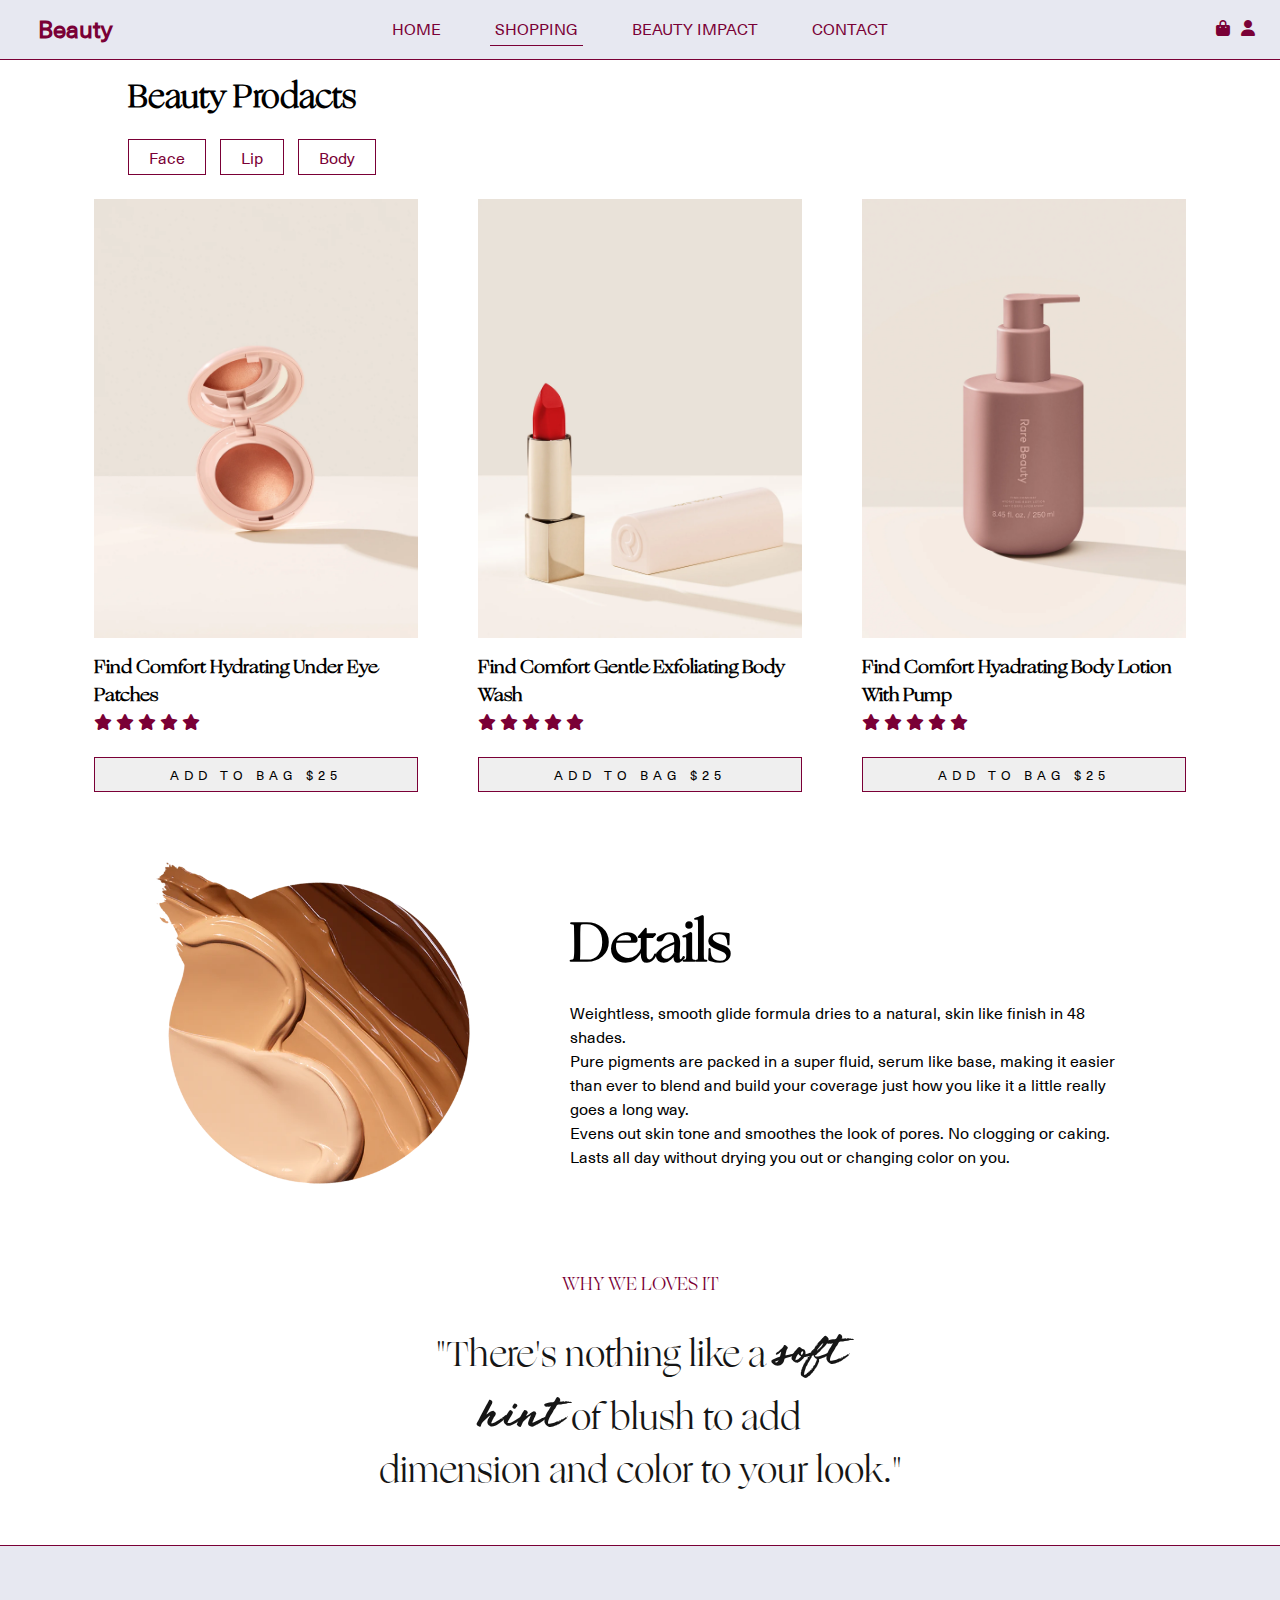
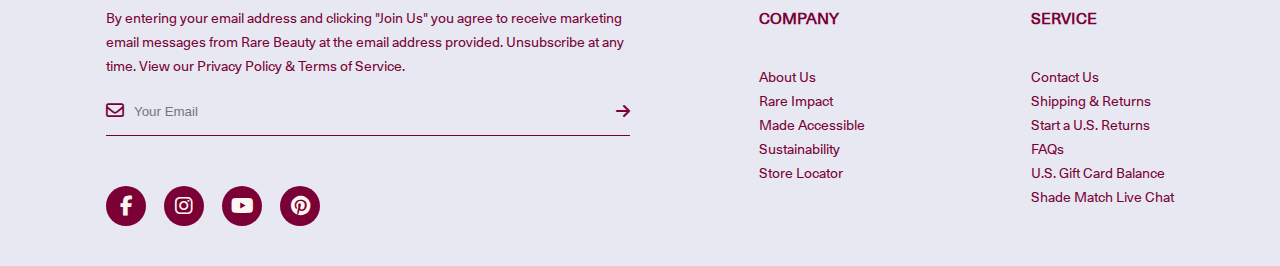
==== shopping.html @ 5479cb29 "Add files via upload" ====
<!DOCTYPE html>
<html lang="en">
    <head>
        <meta charset="UTF-8">
        <meta name="viewport" content="width=device-width, initial-scale=1.0">
        <title>Home</title>
        <link rel="stylesheet" href="styles.css">
        <link rel="stylesheet" href="https://cdnjs.cloudflare.com/ajax/libs/font-awesome/6.6.0/css/all.min.css">
    </head>
    <body>
        <!--part of navbar-->
        <div class="menu">
            <h1>Beauty</h1>
            <nav>
                <a href="index.html">HOME</a>
                <a href="shopping.html" style="border-bottom: 1px solid #7a0036;">SHOPPING</a>
                <a href="beauty-impact.html">BEAUTY IMPACT</a>
                <a href="contact.html">CONTACT</a>
            </nav>
            <i class="fa fa-user" id="user-icon"></i>
            <i class="fa fa-bag-shopping" id="bag-icon"></i>
        </div><br><br><br>
        <!--end navbar-->

        <!--part of shopping-->
        <div class="row2">
            <h1 style="font-family: ogg regular;">Beauty Prodacts</h1><br>
            <ul class="shop">
                <a href="">Face</a>
                <a href="">Lip</a>
                <a href="">Body</a>
            </ul>
        </div>
        <div class="row5">
            <div class="prodact">
                <img src="Soft Pinch Luminous Powder Blush.webp" alt="">
                <h3>Find Comfort Hydrating Under Eye Patches</h3>
                <i class="fa fa-star"></i>
                <i class="fa fa-star"></i>
                <i class="fa fa-star"></i>
                <i class="fa fa-star"></i>
                <i class="fa fa-star"></i>
                <br>
                <br>
                <button class="btn">ADD TO BAG $25</button>
            </div>
            <div class="prodact">
                <img src="Kind Words Matte Lipstick.webp" alt="">
                <h3>Find Comfort Gentle Exfoliating Body Wash</h3>
                <i class="fa fa-star"></i>
                <i class="fa fa-star"></i>
                <i class="fa fa-star"></i>
                <i class="fa fa-star"></i>
                <i class="fa fa-star"></i>
                <br>
                <br>
                <button class="btn">ADD TO BAG $25</button>
            </div>
            <div class="prodact">
                <img src="Find Comfort Hyadrating Body Lotion With Pump.webp" alt="">
                <h3>Find Comfort Hyadrating Body Lotion With Pump</h3>
                <i class="fa fa-star"></i>
                <i class="fa fa-star"></i>
                <i class="fa fa-star"></i>
                <i class="fa fa-star"></i>
                <i class="fa fa-star"></i>
                <br>
                <br>
                <button class="btn">ADD TO BAG $25</button>
            </div>
        </div>
        <div class="row5">
            <div class="details1">
                <img src="Liquid2.webp" alt="">
            </div>
            <div class="details2">
                <h1>Details</h1>
                <p>Weightless, smooth glide formula dries to a natural, skin like finish in 48 shades. <br>
                    Pure pigments are packed in a super fluid, serum like base, making it easier than ever to blend and build your coverage just how you like it a little really goes a long way. <br>
                    Evens out skin tone and smoothes the look of pores. No clogging or caking. <br>
                    Lasts all day without drying you out or changing color on you.</p>
            </div>
        </div><br>
        <h5 class="why">WHY WE LOVES IT</h5>
        <h2 class="hint">"There's nothing like a <span>soft <br>
            hint</span> of blush to add <br>
            dimension and color to your
            look."</h2><br><br>
        <!--end shopping-->

        <!--part of footer-->
        <footer>
            <div class="row row-footer">
                <div class="footer">
                    <p>
                        By entering your email address and clicking "Join Us" you agree to receive marketing email messages from Rare Beauty 
                        at the email address provided. Unsubscribe at any time. View our Privacy Policy & Terms of Service.
                    </p><br>
                    <form>
                        <i class="far fa-envelope"></i>
                        <input type="email" placeholder="Your Email" required>
                        <button type="submit"><i class="fas fa-arrow-right"></i></button>
                    </form>
                    <div class="social-icons">
                        <i class="fab fa-facebook-f"></i>
                        <i class="fab fa-instagram"></i>
                        <i class="fab fa-youtube"></i>
                        <i class="fab fa-pinterest"></i>
                    </div>
                </div>
                <div class="footer">
                    <h3><strong>COMPANY</strong></h3>
                    <p>About Us</p>
                    <p>Rare Impact</p>
                    <p>Made Accessible</p>
                    <p>Sustainability</p>
                    <p>Store Locator</p>
                </div>
                <div class="footer">
                    <h3><strong>SERVICE</strong></h3>
                    <p>Contact Us</p>
                    <p>Shipping & Returns</p>
                    <p>Start a U.S. Returns</p>
                    <p>FAQs</p>
                    <p>U.S. Gift Card Balance</p>
                    <p>Shade Match Live Chat</p>
                </div>
            </div>
        </footer>
    </body>
</html>
---- styles.css ----
body{
    margin: 0px;
    padding: 0px;
    font-family: Neue;
}

/*Font*/
@font-face {
    font-family: 'Neue';
    src: url('Neue Haas Unica W06 Regular.ttf');
}
@font-face {
    font-family: 'ogg regular';
    src: url('Ogg-Regular.otf');
}
@font-face {
    font-family: 'Rare Essence';
    src: url('Rare Essence.ttf');
}

/*styles of navbar*/
.menu{
    background-color: #e7e8f1;
    width: 100%;
    height: 60px;
    position: fixed;
    z-index: 1;
    border-bottom: 1px solid #7a0036;
    display: flex;
    justify-content: center;
}
.menu h1{
    position: absolute;
    top: 10px;
    left:38px;
    font-weight: bold;
    font-family: Neue;
    font-size: 24px;
	color: #7a0036;
}
.menu a{
    color: #7a0036;
    font-family: Neue;
    font-size: 16px;
    text-decoration: none;
    margin: 0px 20px;
    position: relative;
    top:16px;
    padding:5px;
}
.menu a:hover{
    border-bottom: 1px solid #7a0036;
}
#user-icon, #bag-icon{
    position: absolute;
    right: 25px;
    top: 20px;
    color: #7a0036;
}
#bag-icon{
    position: absolute;
    right: 50px;
    top: 20px;
    color: #7a0036;
}
/*end styles of navbar*/

/*styles part of home*/
.row1{
    width: 90%;
    margin-left: auto;
    margin-right: auto;
    display: flex;
    justify-content: center;
    align-items: center;
}
.photo-make{
    width: 45%;
    height: auto;
    padding: 20px;
    margin: 10px;
}
.photo-make img{
    width: 100%;
    border-radius: 50%;
}
.photo-make h1{
    font-size: 50px;
    font-family: ogg regular;
    color: #0f0f0f;
}
.photo-make p{
    padding: 10px;
    font-size: 24px;
    font-family: Neue;
    color: #1f1e1e;
}
.photo-make a{
    padding: 10px;
    color: #7a0036;
	letter-spacing: 3px;
	font-family:Neue;
}
.row2{
    width: 80%;
    margin-left: auto;
    margin-right: auto;
}
.text2 span{
	font-size: 85px; 
	font-family: Rare Essence;
}
.text2 h1{
    font-size: 50px;
}
.text2 p{
    font-size: 22px;
    font-family: Neue;
}
.btn{
	border: 1px solid #7a0036;
	font-family: Neue;
    letter-spacing: 5px;
    width: 100%;
    height: 35px;
}
.btn:hover{
	background: #7a0036;
	color: #fff;
	transition: all 0.7s linear;
}
.finder-photo{
    width: 25%;
    margin: 0px 12px;
}
.finder-photo img{
    width: 100%;
    border-radius: 2px;
}
.finder-photo img:hover{
    transform: scale(1.1);
    transition: all 0.7s linear;
}
.row3{
    width: 100%;
    margin-left: auto;
    margin-right: auto;
}
/*end styles of home*/

/*styles of shopping*/
.shop a{
    text-decoration: none;
    color: #7a0036;
    margin-right: 10px;
    padding: 5px 20px;
    border: 1px solid #7a0036;
    
}
.shop a:hover{
    background-color: #7a0036;
    color: #fff;
    transition: all 0.4s linear;
}
.prodact{
    width: 30%;
    padding: 30px;
    overflow: hidden;
}
.prodact img{
    width: 100%;
    transition: 1s ease-in-out;
}
.prodact:hover img{
    transform: scale(0.9);
}
.prodact h3{
    font-family: ogg regular;
    margin-top: 10px; 
}
.prodact i{
    color: #7a0036;
}
.details1{
    width: 30%;
    padding: 35px;
    margin: 5px;
}
.details2{
    width: 50%;
    padding: 45px;
    margin-left: 15px;
}
.details1 img{
    width: 100%;
}
.details2 h1{
    font-family: ogg regular;
    font-size: 55px;
    margin-bottom: 15px;
}
.details2 p{
    font-family: Neue;
}
.hint{
    text-align: center;
    font-size: 35px;
    font-family: ogg regular;
    color: rgb(22, 22, 22);
    font-weight: 100;
}
.hint span{
    font-family: Rare Essence;
    font-size: 65px;
}
.why{
    text-align: center;
    font-size: 18px;
    font-family: ogg regular;
    margin-bottom: 20px;
    color: #7a0036;
    font-weight: 100;
}
/*end styles of shopping*/

/*styles part of beauty-impact*/
.impact{
    width: 100%;
    margin: 0;
    padding: 0;
    background-color: #c23057;
    font-family: Neue;
    display: flex;
    justify-content: center;
    align-items: center;
}
.impact-photo{
    width: 50%;
}
.impact-photo img{
    width: 100%;
}
.impact-text{
    width: 50%;
    padding: 90px;
    color: rgb(250, 240, 240);
    font-family: Neue;
}
.mental{
    width: 100%;
    height: auto;
    margin: 0;
    padding: 0;
    font-family: Neue;
    background: #7a0036;
    color: #fff;
    padding: 70px;
    text-align: center;
}
.rare{
    text-align: center;
    color: #7a0036;
}
.row5{
    display: flex;
    justify-content: center;
    align-items: center;
}
.social-photo{
    width: 50%;
    overflow: hidden;
}
.social-photo img{
    width: 100%;
    transition: 1s ease-in-out;
}
.social-photo:hover img{
    transform: scale(1.5);
}
.social-text{
    width: 30%;
    padding: 40px;
}
.impact-team{
    width: 100%;
    margin: 0;
    padding: 0;
    font-family: Neue;
    display: flex;
    justify-content: center;
    align-items: center;
}
.team{
    width: 30%;
    padding: 10px;
}
.team img{
    width: 100%;
    border-radius: 50%;
}
/*end of beauty-impact*/

.contact{
    width: 90%;
    margin-left: auto;
    margin-right: auto;
    display: flex;
    justify-content: center;
    align-items: center;
}
.contact .col{
    width: 45%;
    padding: 10px;
}
.contact input{
    width: 100%;
    border: none;
    border-bottom: 1px solid #7a0036;
    border-radius: 0px;
    margin: 10px;
}
.contact textarea{
    border: none;
    border-bottom: 1px solid #7a0036;
    border-radius: 0px;
    width: 100%;
    margin: 10px;
}
.contact button{
    padding: 3px 20px;
    border: 1px solid #7a0036;
    background: #7a0036;
    color: #fff;
    margin: 10px;
    transition: all 0.6s;
}
.contact button:hover{
    background: #fff;
    border: 1px solid #7a0036;
    color: #7a0036;
}
.contact .col img{
    width: 100%;
}
/*styles part of footer*/
*{
	margin: 0;
	padding: 0;
	box-sizing: border-box;
}
footer{
	width: 100%;
	background: #e7e8f1;
	color: #7a0036;
	border-top: 1px solid #7a0036;
	padding: 50px 0 30px;
	font-size: 14px;
	line-height: 24px;
    font-family: Neue;
}
.row-footer{
	width: 85%;
	margin: auto;
	display: flex;
	flex-wrap: wrap;
	align-items: flex-start;
	justify-content: space-between;
}
footer .footer{
	flex-basis: 50%;
	padding: 10px;
}
footer .footer p{
	padding: 0;
	margin: 0;
}
.footer:nth-child(2), .footer:nth-child(3){
	flex-basis: 15%;
}
footer h3{
	width: fit-content;
	margin-bottom: 35px;
	position: relative;
}
footer form{
	padding-bottom: 15px;
	display: flex;
	align-items: center;
	justify-content: space-between;
	border-bottom: 1px solid #7a0036;
	margin-bottom: 50px;
}
footer form .far{
	font-size: 18px;
	margin-right: 10px;
}
footer form input{
	width: 100%;
	background: transparent;
	color: #7a0036;
	border: 0;
	outline: none;
}
footer form button{
	background: transparent;
	border: 0;
	outline: none;
	cursor: pointer;
}
footer form button .fas{
	font-size: 16px;
	color: #7a0036;
}
footer .social-icons .fab{
	width: 40px;
	height: 40px;
	border-radius: 50%;
	text-align: center;
	line-height: 40px;
	font-size: 20px;
	color: #fdf6f0;
	background: #7a0036;
	margin-right: 15px;
	cursor: pointer;
}
footer .social-icons .fab:hover{
	background: #fdf6f0;
	color: #7a0036;
    transition: 1s;
}
/*end styles part of footer*/
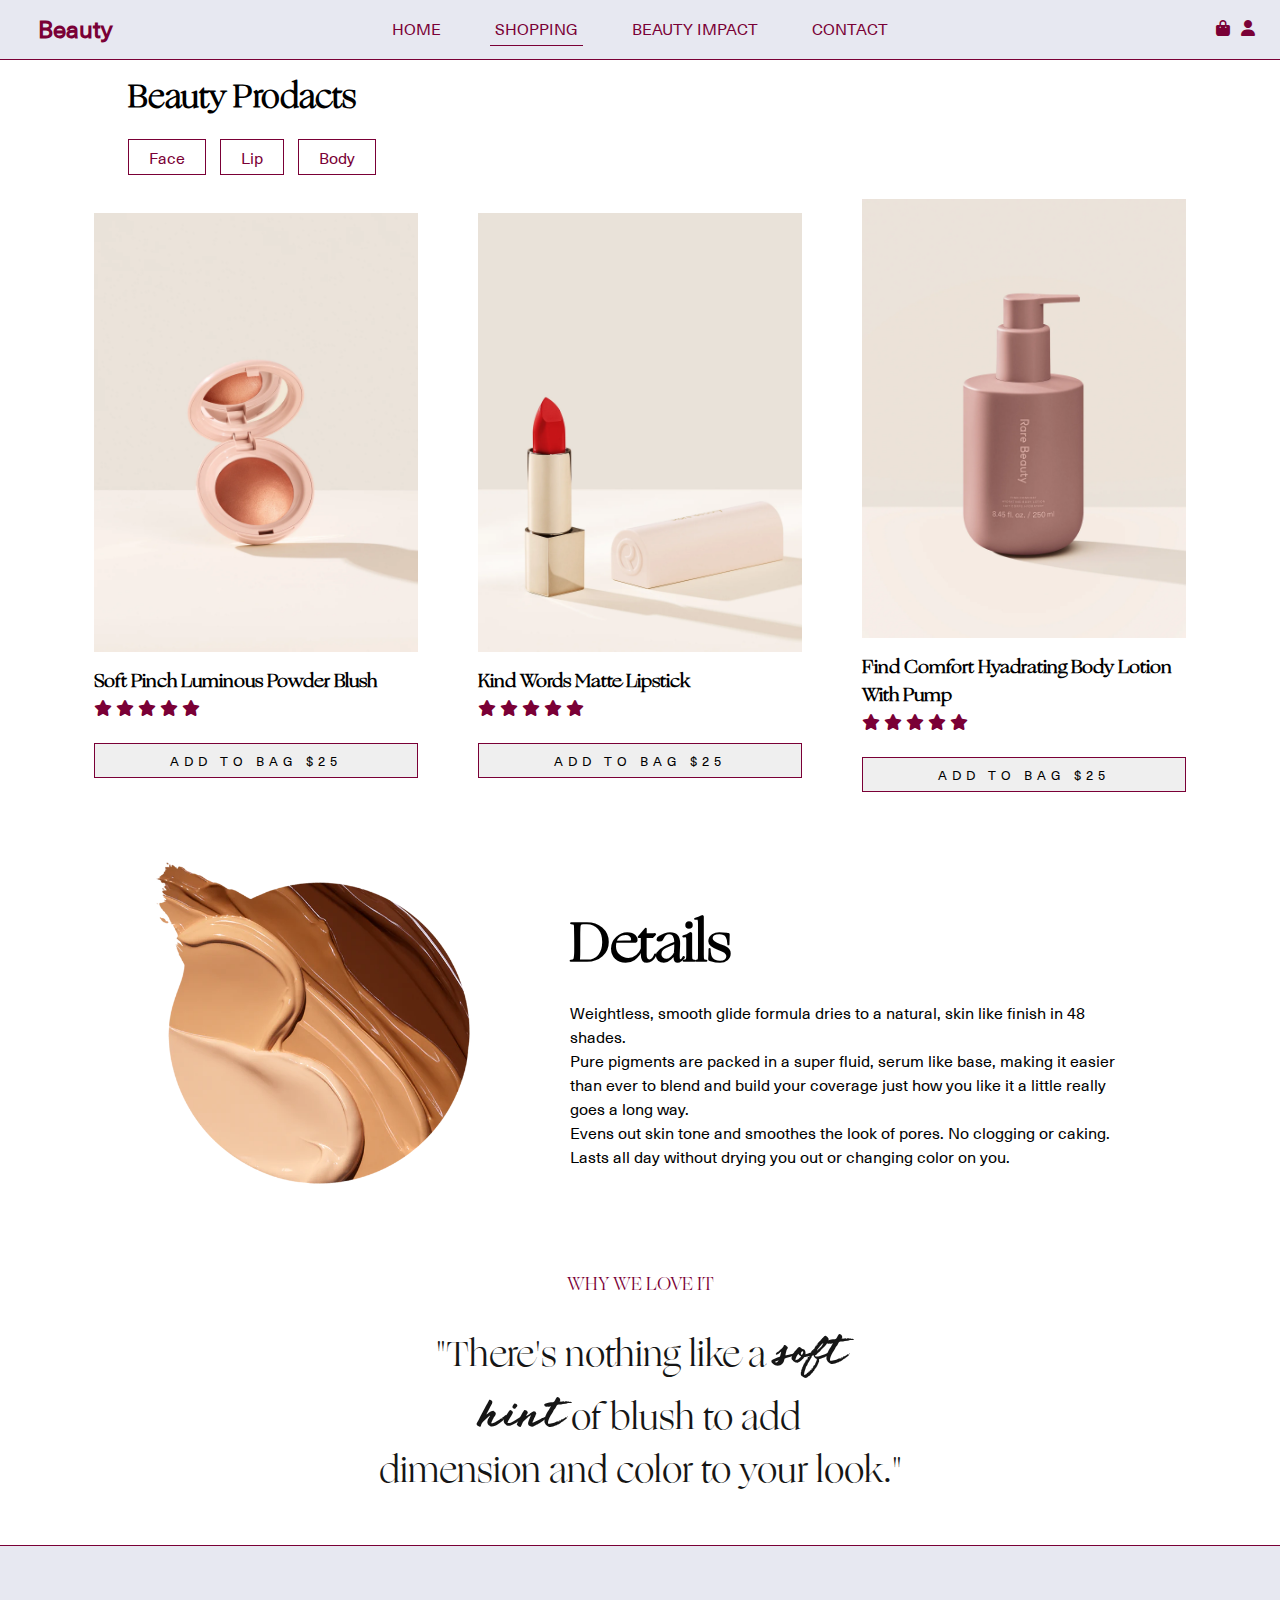
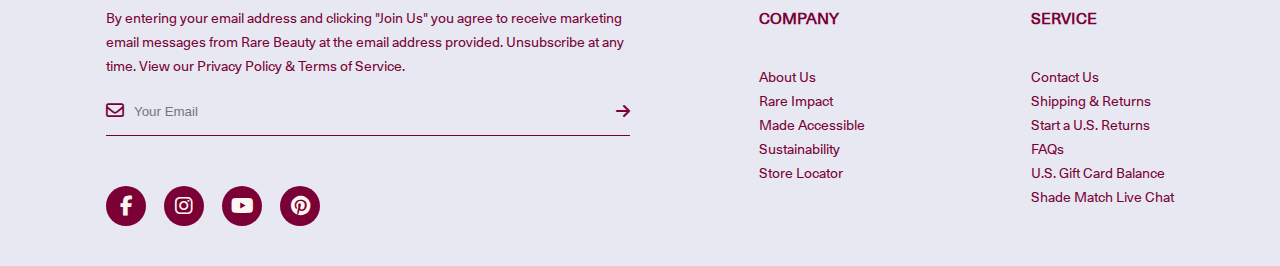
==== commit 17e5565d: "Update shopping.html" ====
--- a/shopping.html
+++ b/shopping.html
@@ -34,7 +34,7 @@
         <div class="row5">
             <div class="prodact">
                 <img src="Soft Pinch Luminous Powder Blush.webp" alt="">
-                <h3>Find Comfort Hydrating Under Eye Patches</h3>
+                <h3>Soft Pinch Luminous Powder Blush</h3>
                 <i class="fa fa-star"></i>
                 <i class="fa fa-star"></i>
                 <i class="fa fa-star"></i>
@@ -46,7 +46,7 @@
             </div>
             <div class="prodact">
                 <img src="Kind Words Matte Lipstick.webp" alt="">
-                <h3>Find Comfort Gentle Exfoliating Body Wash</h3>
+                <h3>Kind Words Matte Lipstick</h3>
                 <i class="fa fa-star"></i>
                 <i class="fa fa-star"></i>
                 <i class="fa fa-star"></i>
@@ -81,7 +81,7 @@
                     Lasts all day without drying you out or changing color on you.</p>
             </div>
         </div><br>
-        <h5 class="why">WHY WE LOVES IT</h5>
+        <h5 class="why">WHY WE LOVE IT</h5>
         <h2 class="hint">"There's nothing like a <span>soft <br>
             hint</span> of blush to add <br>
             dimension and color to your
@@ -128,4 +128,4 @@
             </div>
         </footer>
     </body>
-</html>+</html>
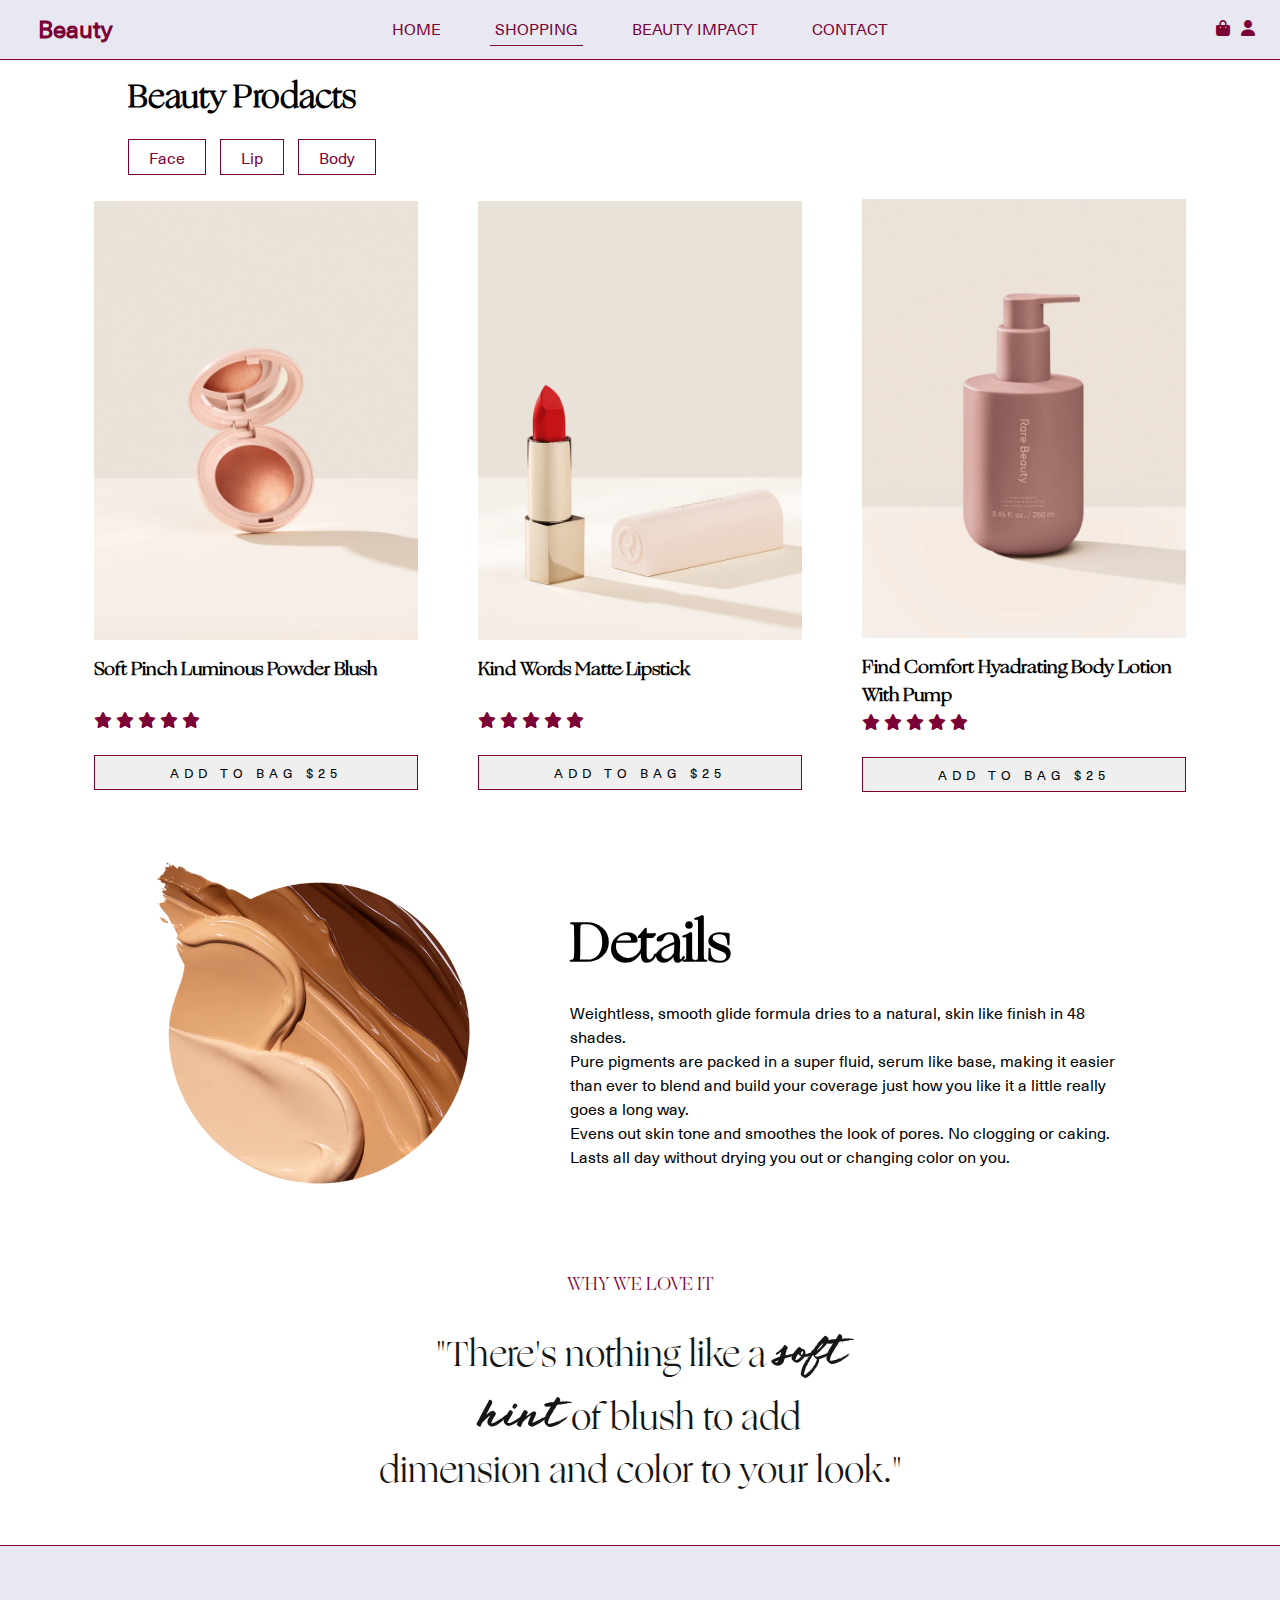
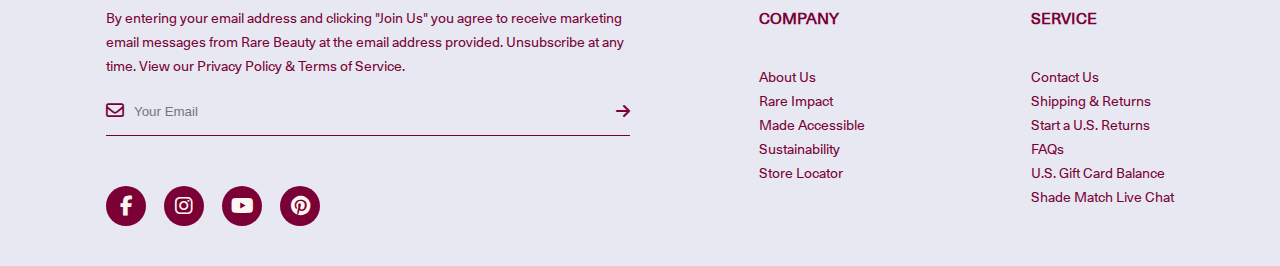
==== commit d120e071: "Update shopping.html" ====
--- a/shopping.html
+++ b/shopping.html
@@ -34,7 +34,7 @@
         <div class="row5">
             <div class="prodact">
                 <img src="Soft Pinch Luminous Powder Blush.webp" alt="">
-                <h3>Soft Pinch Luminous Powder Blush</h3>
+                <h3>Soft Pinch Luminous Powder Blush</h3><br>
                 <i class="fa fa-star"></i>
                 <i class="fa fa-star"></i>
                 <i class="fa fa-star"></i>
@@ -46,7 +46,7 @@
             </div>
             <div class="prodact">
                 <img src="Kind Words Matte Lipstick.webp" alt="">
-                <h3>Kind Words Matte Lipstick</h3>
+                <h3>Kind Words Matte Lipstick</h3><br>
                 <i class="fa fa-star"></i>
                 <i class="fa fa-star"></i>
                 <i class="fa fa-star"></i>
